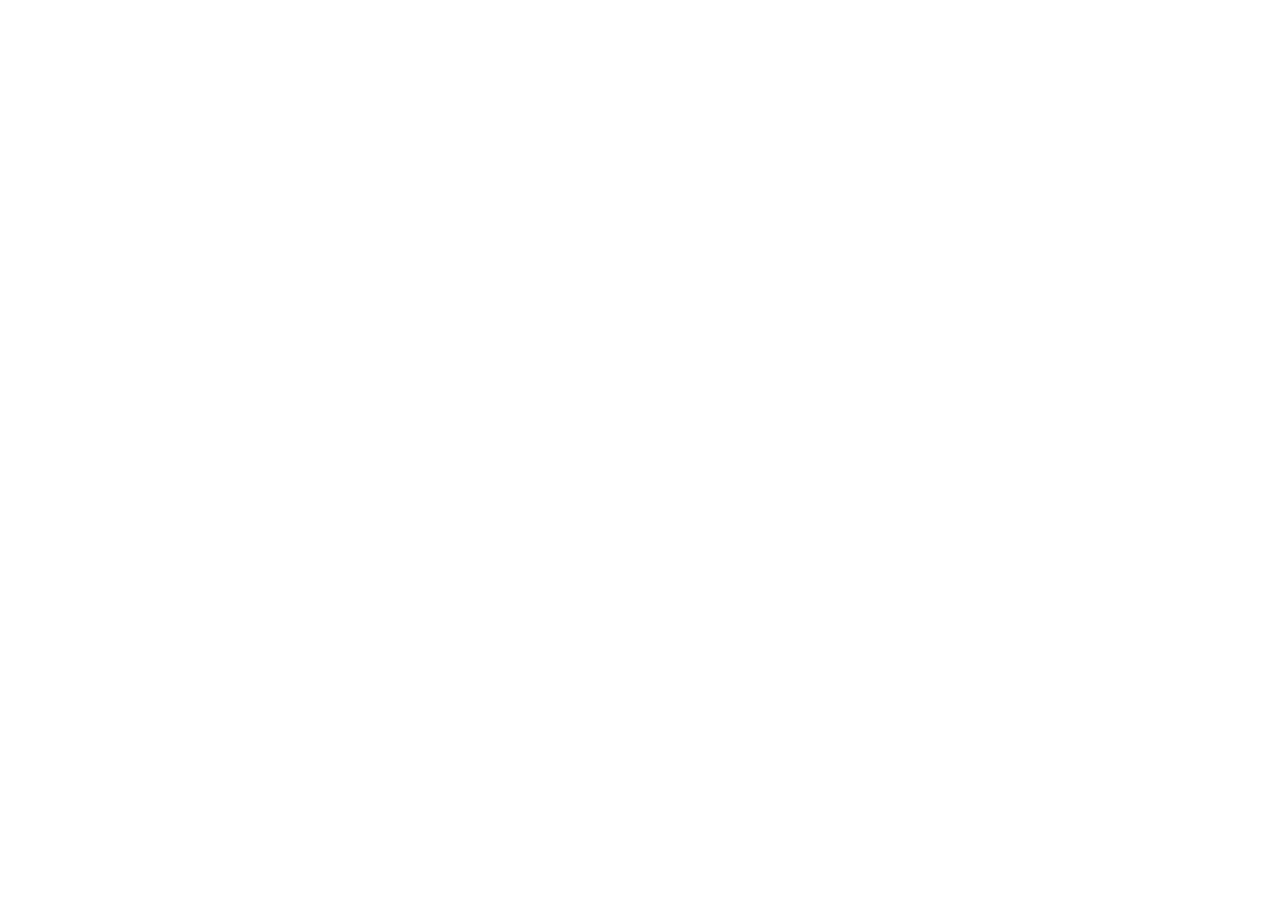
==== index.html @ 19cca375 "GitHub Pages entry: github.io link that opens the WeWeb app (deep links kept) Co-Authored-By: Claude" ====
<!doctype html>
<html lang="en">
<head>
  <meta charset="utf-8">
  <meta name="viewport" content="width=device-width, initial-scale=1">
  <title>Edunest Staff Training</title>
  <meta name="description" content="Edunest teacher certification: trial lessons, scoring, results and shadowing journal.">
  <!-- The app itself runs on WeWeb (pages, database, logins). This page sends visitors there. -->
  <meta http-equiv="refresh" content="0; url=https://directional-calculus.weweb-preview.io/login">
  <link rel="canonical" href="https://directional-calculus.weweb-preview.io/login">
  <style>
    :root { color-scheme: light dark; }
    body { margin: 0; min-height: 100vh; display: flex; align-items: center; justify-content: center;
           font: 16px/1.5 Inter, system-ui, -apple-system, "Segoe UI", sans-serif;
           background: #0F172A; color: #F8FAFC; padding: 16px; box-sizing: border-box; }
    main { text-align: center; max-width: 420px; }
    h1 { font-size: 22px; margin: 0 0 8px; }
    p { margin: 0 0 20px; color: #CBD5E1; }
    a { display: inline-block; padding: 10px 20px; border-radius: 8px; background: #4F46E5;
        color: #FFFFFF; text-decoration: none; font-weight: 600; }
    a:hover { background: #4338CA; }
  </style>
</head>
<body>
  <main>
    <h1>Edunest Staff Training</h1>
    <p>Opening the app…</p>
    <a href="https://directional-calculus.weweb-preview.io/login">Open the app</a>
  </main>
  <script>
    location.replace('https://directional-calculus.weweb-preview.io/login');
  </script>
</body>
</html>
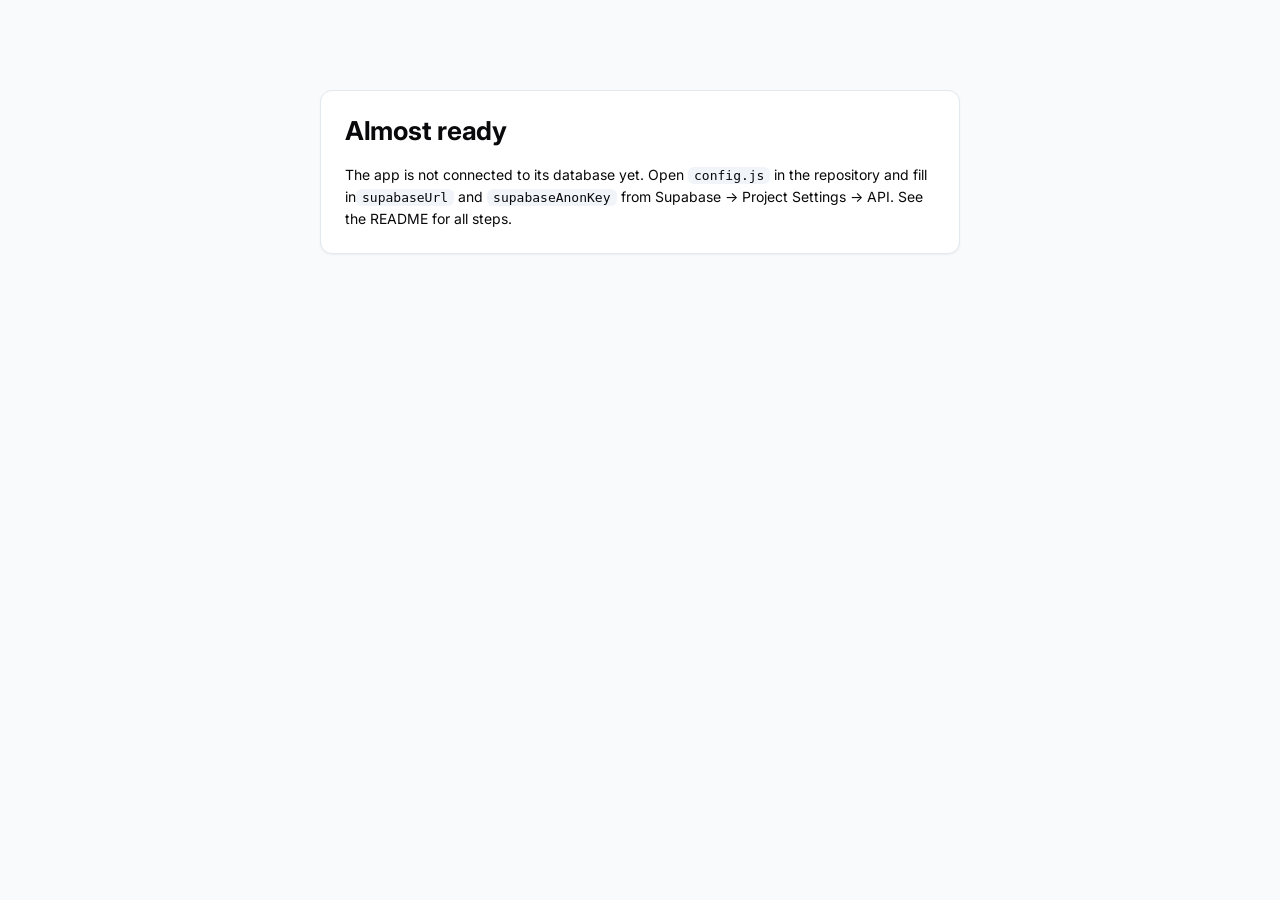
==== commit 70d6aa7b: "Rebuild as GitHub Pages site with Supabase database Static app (Preact + htm, no build) with the sam" ====
--- a/index.html
+++ b/index.html
@@ -5,30 +5,17 @@
   <meta name="viewport" content="width=device-width, initial-scale=1">
   <title>Edunest Staff Training</title>
   <meta name="description" content="Edunest teacher certification: trial lessons, scoring, results and shadowing journal.">
-  <!-- The app itself runs on WeWeb (pages, database, logins). This page sends visitors there. -->
-  <meta http-equiv="refresh" content="0; url=https://directional-calculus.weweb-preview.io/login">
-  <link rel="canonical" href="https://directional-calculus.weweb-preview.io/login">
-  <style>
-    :root { color-scheme: light dark; }
-    body { margin: 0; min-height: 100vh; display: flex; align-items: center; justify-content: center;
-           font: 16px/1.5 Inter, system-ui, -apple-system, "Segoe UI", sans-serif;
-           background: #0F172A; color: #F8FAFC; padding: 16px; box-sizing: border-box; }
-    main { text-align: center; max-width: 420px; }
-    h1 { font-size: 22px; margin: 0 0 8px; }
-    p { margin: 0 0 20px; color: #CBD5E1; }
-    a { display: inline-block; padding: 10px 20px; border-radius: 8px; background: #4F46E5;
-        color: #FFFFFF; text-decoration: none; font-weight: 600; }
-    a:hover { background: #4338CA; }
-  </style>
+  <link rel="icon" href="data:image/svg+xml,%3Csvg xmlns='http://www.w3.org/2000/svg' viewBox='0 0 32 32'%3E%3Crect width='32' height='32' rx='8' fill='%234F46E5'/%3E%3Cpath d='M16 8 5 13l11 5 11-5-11-5Zm-7 7.5V20c0 1.7 3.1 3.5 7 3.5s7-1.8 7-3.5v-4.5L16 19l-7-3.5Z' fill='white'/%3E%3C/svg%3E">
+  <link rel="preconnect" href="https://fonts.googleapis.com">
+  <link rel="preconnect" href="https://fonts.gstatic.com" crossorigin>
+  <link href="https://fonts.googleapis.com/css2?family=Inter:wght@400;500;600;700&display=swap" rel="stylesheet">
+  <link rel="stylesheet" href="assets/app.css">
 </head>
 <body>
-  <main>
-    <h1>Edunest Staff Training</h1>
-    <p>Opening the app…</p>
-    <a href="https://directional-calculus.weweb-preview.io/login">Open the app</a>
-  </main>
-  <script>
-    location.replace('https://directional-calculus.weweb-preview.io/login');
-  </script>
+  <div id="app"><div class="boot">Loading…</div></div>
+  <noscript>This app needs JavaScript.</noscript>
+  <script src="config.js"></script>
+  <script src="assets/vendor/supabase-js-2.45.4.js"></script>
+  <script type="module" src="app/main.js"></script>
 </body>
 </html>
--- a/assets/app.css
+++ b/assets/app.css
@@ -0,0 +1,239 @@
+/* Edunest design system — same tokens as the WeWeb version (light theme, Inter, indigo accent). */
+:root {
+  --canvas: #F8FAFC; --surface: #FFFFFF; --elev: #F1F5F9; --elev-h: #E2E8F0;
+  --text: #09090B; --text2: #71717A; --muted: #94A3B8; --border: #E2E8F0;
+  --indigo: #4F46E5; --indigo-h: #4338CA; --indigo-s: #4F46E51A;
+  --em: #059669; --em-s: #0596691A; --em-h: #047857;
+  --am: #D97706; --am-s: #D977061A;
+  --ro: #E11D48; --ro-s: #E11D481A; --ro-h: #BE123C;
+  --sb-bg: #111827; --sb-text: #CBD5E1; --sb-act: #FFFFFF1A;
+  --xs: 4px; --sm: 8px; --md: 16px; --lg: 24px; --xl: 32px;
+  --r-sm: 8px; --r-md: 12px; --r-lg: 16px;
+  --sh-sm: 0 1px 2px #0F172A0D; --sh-md: 0 1px 2px #0F172A14, 0 8px 24px #0F172A14;
+  --sidebar: 248px;
+  color-scheme: light;
+}
+* { box-sizing: border-box; }
+html, body { margin: 0; }
+body { background: var(--canvas); color: var(--text); font: 400 14px/1.55 Inter, system-ui, -apple-system, "Segoe UI", sans-serif; -webkit-font-smoothing: antialiased; }
+a { color: inherit; }
+button, input, select, textarea { font: inherit; color: inherit; }
+:focus-visible { outline: 2px solid var(--indigo); outline-offset: 2px; }
+h1, h2, h3, p { margin: 0; }
+.boot { display: grid; place-items: center; min-height: 100vh; color: var(--text2); }
+
+/* Type */
+.page-title { font: 700 26px/1.25 Inter, sans-serif; letter-spacing: -0.01em; }
+.section-title { font: 600 18px/1.35 Inter, sans-serif; }
+.card-title { font: 600 15px/1.4 Inter, sans-serif; }
+.muted { color: var(--text2); }
+.caption { font: 500 12px/1.4 Inter, sans-serif; color: var(--text2); }
+.strong { font-weight: 600; }
+.stat { font: 700 30px/1.1 Inter, sans-serif; }
+.display { font: 700 48px/1 Inter, sans-serif; }
+.pre { white-space: pre-wrap; }
+.nowrap { white-space: nowrap; }
+.ok { color: var(--em); } .warn { color: var(--am); } .bad { color: var(--ro); } .accent { color: var(--indigo); }
+
+/* Layout */
+.shell { min-height: 100vh; }
+.sidebar { position: fixed; inset: 0 auto 0 0; width: var(--sidebar); background: var(--sb-bg); color: var(--sb-text); display: flex; flex-direction: column; justify-content: space-between; gap: var(--lg); padding: var(--lg) var(--md); overflow-y: auto; z-index: 40; }
+.brand { display: flex; align-items: center; gap: var(--sm); padding: 0 var(--sm); text-decoration: none; }
+.brand-mark { width: 36px; height: 36px; border-radius: var(--r-sm); background: var(--indigo); display: grid; place-items: center; color: #fff; flex: none; }
+.brand-name { color: #fff; font-weight: 600; font-size: 16px; line-height: 1.2; }
+.nav { display: flex; flex-direction: column; gap: var(--xs); margin-top: var(--lg); }
+.nav a { display: flex; align-items: center; gap: var(--sm); padding: 9px var(--sm); border-radius: var(--r-sm); text-decoration: none; color: var(--sb-text); font-weight: 500; transition: background-color .15s ease, color .15s ease; }
+.nav a:hover { background: var(--sb-act); color: #fff; }
+.nav a.active { background: var(--indigo); color: #fff; }
+.user-box { display: flex; align-items: center; gap: var(--sm); padding: var(--sm); border-radius: var(--r-sm); background: var(--sb-act); }
+.avatar { width: 34px; height: 34px; border-radius: 999px; background: var(--indigo); color: #fff; display: grid; place-items: center; font-weight: 600; flex: none; }
+.user-name { color: #fff; font-weight: 600; line-height: 1.3; overflow: hidden; text-overflow: ellipsis; white-space: nowrap; }
+.user-login { font-size: 12px; overflow: hidden; text-overflow: ellipsis; white-space: nowrap; }
+.icon-btn { background: transparent; border: 0; color: var(--sb-text); padding: 6px; border-radius: var(--r-sm); cursor: pointer; display: grid; place-items: center; }
+.icon-btn:hover { background: var(--sb-act); color: #fff; }
+.main { margin-left: var(--sidebar); padding: var(--xl); display: flex; flex-direction: column; gap: var(--lg); min-height: 100vh; max-width: calc(1180px + var(--sidebar)); }
+.main.wide { max-width: none; }
+
+@media (max-width: 860px) {
+  .sidebar { position: sticky; top: 0; width: 100%; height: auto; flex-direction: column; gap: var(--sm); padding: var(--sm) var(--md); }
+  .sidebar-top { display: flex; flex-direction: column; gap: var(--sm); }
+  .brand { padding: 0; }
+  .nav { flex-direction: row; overflow-x: auto; margin-top: 0; padding-bottom: 2px; scrollbar-width: none; }
+  .nav a { flex: none; white-space: nowrap; padding: 7px 10px; }
+  .user-box { position: absolute; top: var(--sm); right: var(--md); background: transparent; padding: 0; }
+  .user-box .avatar, .user-box .user-text { display: none; }
+  .main { margin-left: 0; padding: var(--md); gap: var(--md); }
+}
+
+/* Header */
+.page-header { display: flex; align-items: flex-end; justify-content: space-between; gap: var(--md); flex-wrap: wrap; }
+.page-header .text { display: flex; flex-direction: column; gap: var(--xs); max-width: 640px; }
+.actions { display: flex; gap: var(--sm); flex-wrap: wrap; align-items: center; }
+.back { display: inline-flex; align-items: center; gap: var(--xs); color: var(--indigo); text-decoration: none; font-weight: 600; align-self: flex-start; }
+.back:hover { color: var(--indigo-h); }
+
+/* Cards */
+.card { background: var(--surface); border: 1px solid var(--border); border-radius: var(--r-md); box-shadow: var(--sh-sm); padding: var(--lg); display: flex; flex-direction: column; gap: var(--md); min-width: 0; }
+.card.flush { padding: 0; gap: 0; overflow: hidden; }
+.card-head { display: flex; align-items: center; justify-content: space-between; gap: var(--sm); padding: var(--md) var(--md) var(--sm); }
+.card-head .title { display: flex; align-items: center; gap: var(--sm); }
+.card.flush > .card-head { padding: var(--md); border-bottom: 1px solid var(--border); }
+.card:not(.flush) > .card-head { padding: 0; }
+a.card { text-decoration: none; transition: border-color .15s ease, box-shadow .15s ease; }
+a.card:hover { border-color: var(--indigo); box-shadow: var(--sh-md); }
+.grid { display: grid; gap: var(--md); }
+.grid.c2 { grid-template-columns: repeat(2, minmax(0, 1fr)); }
+.grid.c3 { grid-template-columns: repeat(3, minmax(0, 1fr)); }
+.grid.c4 { grid-template-columns: repeat(4, minmax(0, 1fr)); }
+.split { display: grid; grid-template-columns: minmax(0, 2fr) minmax(0, 1fr); gap: var(--lg); align-items: start; }
+@media (max-width: 1080px) { .grid.c4 { grid-template-columns: repeat(2, minmax(0, 1fr)); } .split { grid-template-columns: 1fr; } }
+@media (max-width: 640px) { .grid.c2, .grid.c3, .grid.c4 { grid-template-columns: 1fr; } }
+.grid > *, .split > * { min-width: 0; }
+.stack { display: flex; flex-direction: column; gap: var(--md); }
+.stack.sm { gap: var(--sm); }
+.row-flex { display: flex; align-items: center; gap: var(--sm); flex-wrap: wrap; }
+.spacer { flex: 1; }
+
+/* Lists */
+.list-row { display: flex; align-items: center; gap: var(--md); padding: 10px var(--md); border-top: 1px solid var(--border); text-decoration: none; color: inherit; min-width: 0; }
+.list > .list-row:first-child { border-top: 0; }
+a.list-row:hover, button.list-row:hover { background: var(--canvas); }
+button.list-row { width: 100%; background: transparent; border-left: 0; border-right: 0; border-bottom: 0; text-align: left; cursor: pointer; }
+.list-row .grow { flex: 1; min-width: 0; display: flex; flex-direction: column; gap: 2px; }
+.ellipsis { overflow: hidden; text-overflow: ellipsis; white-space: nowrap; }
+.date-tile { width: 52px; height: 52px; border-radius: var(--r-sm); background: var(--indigo-s); color: var(--indigo); display: flex; flex-direction: column; align-items: center; justify-content: center; flex: none; }
+.date-tile b { font-size: 18px; line-height: 1; }
+.date-tile span { font-size: 11px; font-weight: 600; text-transform: uppercase; margin-top: 3px; }
+@media (max-width: 640px) { .list-row { flex-wrap: wrap; } .list-row .grow { flex-basis: calc(100% - 70px); } }
+
+/* Tables */
+.table-wrap { overflow-x: auto; }
+table.table { width: 100%; border-collapse: collapse; }
+.table th { text-align: left; font: 600 12px/1.4 Inter, sans-serif; color: var(--text2); text-transform: uppercase; letter-spacing: .03em; padding: 10px var(--md); background: var(--canvas); border-bottom: 1px solid var(--border); white-space: nowrap; }
+.table td { padding: 12px var(--md); border-bottom: 1px solid var(--border); vertical-align: middle; }
+.table tr:last-child td { border-bottom: 0; }
+.table tr.click { cursor: pointer; }
+.table tr.click:hover td { background: var(--canvas); }
+.person { display: flex; align-items: center; gap: var(--sm); min-width: 0; }
+.person .avatar { width: 32px; height: 32px; background: var(--indigo-s); color: var(--indigo); font-size: 13px; }
+
+/* Buttons */
+.btn { display: inline-flex; align-items: center; justify-content: center; gap: var(--sm); min-height: 42px; padding: 0 var(--md); border-radius: var(--r-sm); border: 1px solid transparent; font-weight: 600; cursor: pointer; text-decoration: none; white-space: nowrap; transition: background-color .15s ease, border-color .15s ease, color .15s ease; }
+.btn:disabled { opacity: .55; cursor: not-allowed; }
+.btn.primary { background: var(--indigo); color: #fff; }
+.btn.primary:hover:not(:disabled) { background: var(--indigo-h); }
+.btn.secondary { background: var(--surface); border-color: var(--border); color: var(--text); }
+.btn.secondary:hover:not(:disabled) { background: var(--elev); }
+.btn.ghost { background: transparent; color: var(--text2); min-height: 36px; padding: 0 var(--sm); }
+.btn.ghost:hover:not(:disabled) { background: var(--elev); color: var(--text); }
+.btn.danger { background: var(--ro); color: #fff; }
+.btn.danger:hover:not(:disabled) { background: var(--ro-h); }
+.btn.success { background: var(--em); color: #fff; }
+.btn.success:hover:not(:disabled) { background: var(--em-h); }
+.btn.sm { min-height: 34px; padding: 0 12px; font-size: 13px; }
+.btn.block { width: 100%; }
+.spinner { width: 16px; height: 16px; border-radius: 999px; border: 2px solid currentColor; border-right-color: transparent; animation: spin .7s linear infinite; flex: none; }
+.spinner.lg { width: 28px; height: 28px; border-width: 3px; color: var(--indigo); }
+@keyframes spin { to { transform: rotate(360deg); } }
+.loader { display: grid; place-items: center; padding: var(--xl); }
+
+/* Chips */
+.chips { display: flex; flex-wrap: wrap; gap: var(--xs); }
+.chip { min-height: 34px; padding: 0 var(--md); border-radius: 999px; border: 1px solid var(--border); background: var(--surface); cursor: pointer; font-weight: 600; font-size: 13px; color: var(--text); transition: background-color .15s ease, border-color .15s ease; white-space: nowrap; }
+.chip:hover { background: var(--elev); }
+.chip.on { background: var(--indigo-s); border-color: var(--indigo); color: var(--indigo); }
+.chip:disabled { opacity: .5; cursor: not-allowed; }
+.chip.square { border-radius: var(--r-sm); }
+
+/* Bands 1–9 */
+.bands { display: grid; grid-template-columns: repeat(9, minmax(0, 1fr)); gap: var(--xs); }
+.band { height: 44px; border-radius: var(--r-sm); border: 1px solid var(--border); background: var(--surface); font: 600 16px/1 Inter, sans-serif; cursor: pointer; transition: background-color .15s ease; }
+.band:hover:not(:disabled) { background: var(--elev); }
+.band.on { background: var(--indigo); border-color: var(--indigo); color: #fff; }
+.band:disabled { cursor: default; }
+.band:disabled:not(.on) { opacity: .6; }
+.bar { height: 8px; border-radius: 999px; background: var(--elev); overflow: hidden; }
+.bar > i { display: block; height: 100%; border-radius: 999px; }
+
+/* Badges */
+.badge { display: inline-flex; align-items: center; gap: 4px; padding: 2px 10px; border-radius: 999px; font: 600 12px/1.6 Inter, sans-serif; white-space: nowrap; background: var(--elev); color: var(--text2); }
+.badge.info { background: var(--indigo-s); color: var(--indigo); }
+.badge.success { background: var(--em-s); color: var(--em); }
+.badge.warning { background: var(--am-s); color: var(--am); }
+.badge.danger { background: var(--ro-s); color: var(--ro); }
+
+/* Forms */
+.field { display: flex; flex-direction: column; gap: 6px; min-width: 0; }
+.field > label, .label { font: 600 13px/1.4 Inter, sans-serif; color: var(--text); }
+.hint { font-size: 12px; color: var(--text2); }
+.input { width: 100%; min-height: 42px; padding: 9px 12px; border: 1px solid var(--border); border-radius: var(--r-sm); background: var(--surface); transition: border-color .15s ease, box-shadow .15s ease; }
+.input:focus { outline: none; border-color: var(--indigo); box-shadow: 0 0 0 3px var(--indigo-s); }
+textarea.input { resize: vertical; min-height: 84px; }
+.input[readonly] { background: var(--canvas); }
+.error-text { color: var(--ro); font-weight: 500; }
+.error-box { background: var(--ro-s); color: var(--ro); padding: 10px 14px; border-radius: var(--r-sm); font-weight: 500; }
+.info-box { background: var(--indigo-s); color: var(--indigo); padding: 10px 14px; border-radius: var(--r-sm); font-weight: 500; }
+.warn-box { background: var(--am-s); color: #92400E; padding: 10px 14px; border-radius: var(--r-sm); font-weight: 500; }
+.check { display: inline-flex; align-items: center; gap: var(--sm); cursor: pointer; font-weight: 500; }
+.check input { width: 18px; height: 18px; accent-color: var(--indigo); }
+
+/* Empty */
+.empty { display: flex; flex-direction: column; align-items: center; text-align: center; gap: 6px; padding: var(--xl) var(--md); color: var(--text2); }
+.empty .card-title { color: var(--text); }
+
+/* Overlays */
+.backdrop { position: fixed; inset: 0; background: #0F172A73; z-index: 60; animation: fade .15s ease; }
+.slideover { position: fixed; top: 0; right: 0; bottom: 0; width: 480px; max-width: 100%; background: var(--surface); z-index: 70; display: flex; flex-direction: column; box-shadow: var(--sh-md); animation: slide .2s ease; }
+.slideover-head { display: flex; align-items: center; justify-content: space-between; padding: var(--md) var(--lg); border-bottom: 1px solid var(--border); }
+.slideover-body { flex: 1; overflow-y: auto; padding: var(--lg); display: flex; flex-direction: column; gap: var(--md); }
+.slideover-foot { display: flex; justify-content: flex-end; gap: var(--sm); padding: var(--md) var(--lg); border-top: 1px solid var(--border); }
+.dialog { position: fixed; top: 50%; left: 50%; transform: translate(-50%, -50%); width: 440px; max-width: calc(100% - 32px); z-index: 70; background: var(--surface); border-radius: var(--r-lg); padding: var(--lg); display: flex; flex-direction: column; gap: var(--md); box-shadow: var(--sh-md); animation: fade .15s ease; }
+.toast { position: fixed; right: var(--lg); bottom: var(--lg); z-index: 90; background: var(--sb-bg); color: #fff; padding: 10px var(--md); border-radius: var(--r-md); display: flex; align-items: center; gap: var(--sm); box-shadow: var(--sh-md); max-width: 420px; animation: fade .2s ease; }
+.toast.bad { background: var(--ro); }
+@media (max-width: 640px) { .toast { left: var(--md); right: var(--md); bottom: var(--md); max-width: none; } }
+@keyframes fade { from { opacity: 0; } }
+@keyframes slide { from { transform: translateX(24px); opacity: 0; } }
+@media (prefers-reduced-motion: reduce) { *, *::before, *::after { animation: none !important; transition: none !important; } }
+
+/* Stage steps */
+.steps { display: grid; grid-template-columns: repeat(6, minmax(0, 1fr)); gap: var(--sm); }
+.step { display: flex; flex-direction: column; align-items: center; gap: var(--xs); text-align: center; }
+.step i { width: 36px; height: 36px; border-radius: 999px; display: grid; place-items: center; font-style: normal; font-weight: 600; background: var(--elev); color: var(--text2); }
+.step.done i, .step.now i { background: var(--indigo); color: #fff; }
+.step.now i { box-shadow: 0 0 0 4px #4F46E533; }
+.step.now span { color: var(--text); font-weight: 600; }
+.step span { font-size: 12px; color: var(--text2); }
+@media (max-width: 640px) { .steps { grid-template-columns: repeat(3, minmax(0, 1fr)); row-gap: var(--md); } }
+
+/* Login */
+.login { min-height: 100vh; display: grid; grid-template-columns: 1fr 1fr; }
+.login-art { background: linear-gradient(160deg, #1E1B4B, #111827 60%); color: #fff; padding: var(--xl); display: flex; flex-direction: column; justify-content: space-between; }
+.login-art p { color: var(--sb-text); max-width: 380px; }
+.login-form { display: grid; place-items: center; padding: var(--lg); }
+.login-form form { width: 100%; max-width: 380px; display: flex; flex-direction: column; gap: var(--md); }
+@media (max-width: 860px) { .login { grid-template-columns: 1fr; } .login-art { display: none; } }
+
+/* Score / descriptors */
+.criterion { border-left: 4px solid var(--border); }
+.criterion.done { border-left-color: var(--indigo); }
+.descriptors { background: var(--canvas); border-radius: var(--r-sm); padding: var(--sm) 12px; display: flex; flex-direction: column; gap: 4px; font-size: 13px; }
+.sticky-bar { position: sticky; bottom: var(--md); z-index: 20; flex-direction: row; align-items: center; justify-content: space-between; flex-wrap: wrap; box-shadow: var(--sh-md); padding: var(--md) var(--lg); }
+.link-btn { background: none; border: 0; padding: 0; color: var(--indigo); font-weight: 600; cursor: pointer; display: inline-flex; align-items: center; gap: 4px; align-self: flex-start; }
+.link-btn:hover { color: var(--indigo-h); }
+
+/* Setup notice */
+.setup { max-width: 640px; margin: 10vh auto; }
+code { background: var(--elev); padding: 1px 6px; border-radius: 6px; font-size: 13px; }
+
+/* Print (lesson report) */
+.report { max-width: 760px; margin: 0 auto; padding: var(--xl) var(--md); display: flex; flex-direction: column; gap: var(--lg); }
+.report table { width: 100%; border-collapse: collapse; }
+.report th, .report td { border: 1px solid var(--border); padding: 6px 8px; text-align: left; font-size: 13px; }
+.sign { display: grid; grid-template-columns: 1fr 1fr; gap: var(--xl); margin-top: var(--xl); }
+.sign div { border-top: 1px solid var(--text); padding-top: 6px; font-size: 12px; color: var(--text2); }
+@media print {
+  .no-print { display: none !important; }
+  body { background: #fff; }
+  .report { padding: 0; }
+  @page { size: A4; margin: 16mm; }
+}
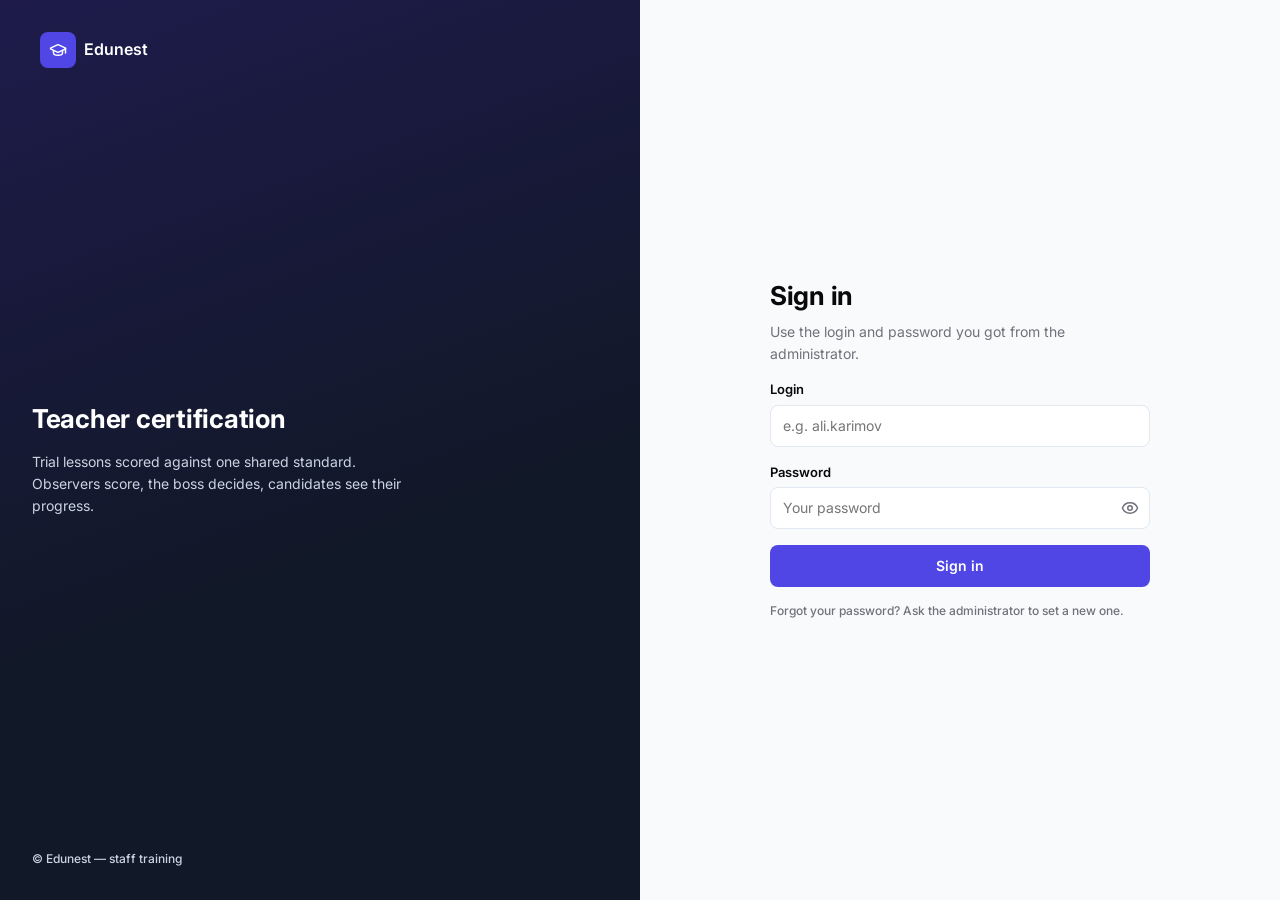
==== commit 0daeb10f: "Lesson edit/cancel, score drafts, My account, account delete, phone install, next lesson card, analy" ====
--- a/index.html
+++ b/index.html
@@ -6,6 +6,11 @@
   <title>Edunest Staff Training</title>
   <meta name="description" content="Edunest teacher certification: trial lessons, scoring, results and shadowing journal.">
   <link rel="icon" href="data:image/svg+xml,%3Csvg xmlns='http://www.w3.org/2000/svg' viewBox='0 0 32 32'%3E%3Crect width='32' height='32' rx='8' fill='%234F46E5'/%3E%3Cpath d='M16 8 5 13l11 5 11-5-11-5Zm-7 7.5V20c0 1.7 3.1 3.5 7 3.5s7-1.8 7-3.5v-4.5L16 19l-7-3.5Z' fill='white'/%3E%3C/svg%3E">
+  <link rel="manifest" href="manifest.webmanifest">
+  <meta name="theme-color" content="#111827">
+  <link rel="apple-touch-icon" href="assets/icons/apple-touch-icon.png">
+  <meta name="apple-mobile-web-app-capable" content="yes">
+  <meta name="apple-mobile-web-app-title" content="Edunest">
   <link rel="preconnect" href="https://fonts.googleapis.com">
   <link rel="preconnect" href="https://fonts.gstatic.com" crossorigin>
   <link href="https://fonts.googleapis.com/css2?family=Inter:wght@400;500;600;700&display=swap" rel="stylesheet">
--- a/assets/app.css
+++ b/assets/app.css
@@ -45,6 +45,10 @@
 .nav a { display: flex; align-items: center; gap: var(--sm); padding: 9px var(--sm); border-radius: var(--r-sm); text-decoration: none; color: var(--sb-text); font-weight: 500; transition: background-color .15s ease, color .15s ease; }
 .nav a:hover { background: var(--sb-act); color: #fff; }
 .nav a.active { background: var(--indigo); color: #fff; }
+.view-as { margin-top: var(--md); padding-top: var(--md); border-top: 1px solid #FFFFFF1A; }
+.nav-title { font: 600 11px/1.4 Inter, sans-serif; text-transform: uppercase; letter-spacing: .06em; color: #94A3B8; padding: 0 var(--sm) var(--xs); }
+.nav.view-as a.active { background: var(--am); }
+.preview-banner { display: flex; align-items: center; gap: var(--sm); flex-wrap: wrap; background: var(--am-s); color: #92400E; border: 1px solid #D9770640; border-radius: var(--r-md); padding: 10px var(--md); }
 .user-box { display: flex; align-items: center; gap: var(--sm); padding: var(--sm); border-radius: var(--r-sm); background: var(--sb-act); }
 .avatar { width: 34px; height: 34px; border-radius: 999px; background: var(--indigo); color: #fff; display: grid; place-items: center; font-weight: 600; flex: none; }
 .user-name { color: #fff; font-weight: 600; line-height: 1.3; overflow: hidden; text-overflow: ellipsis; white-space: nowrap; }
